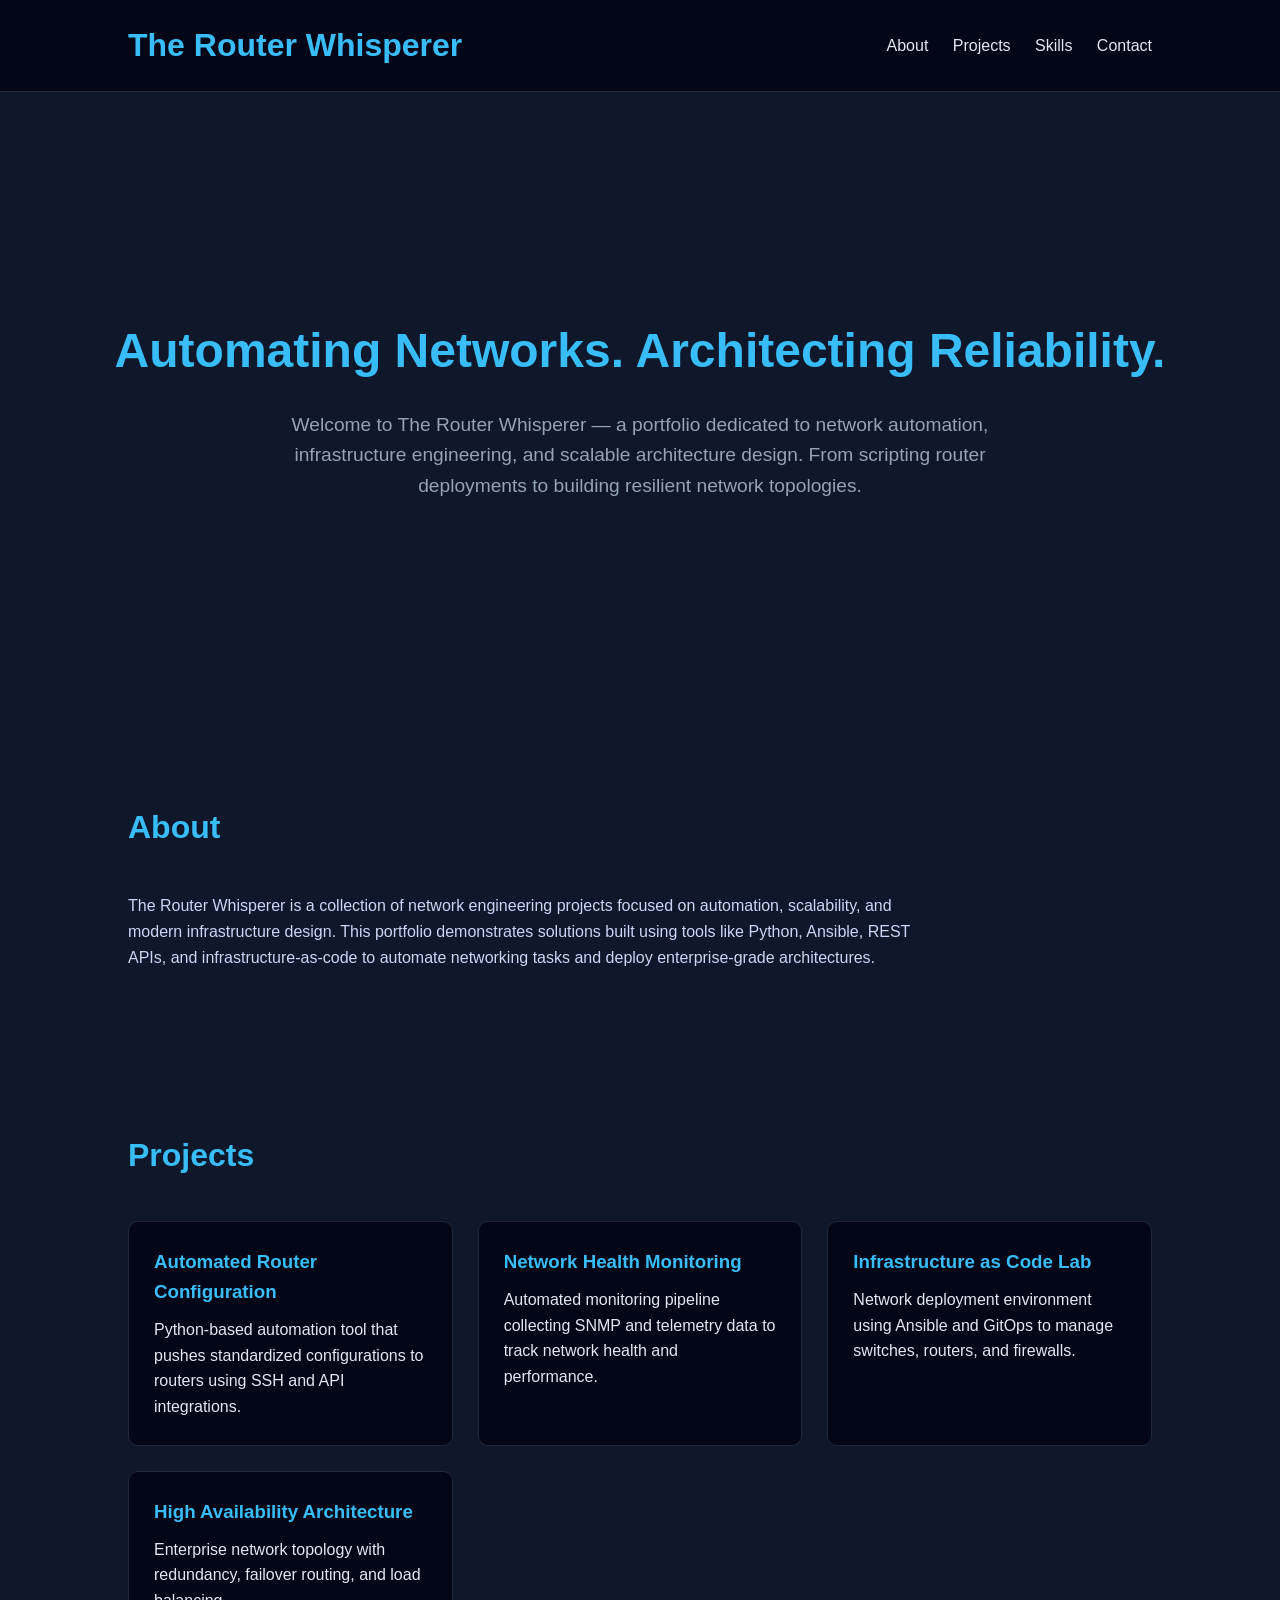
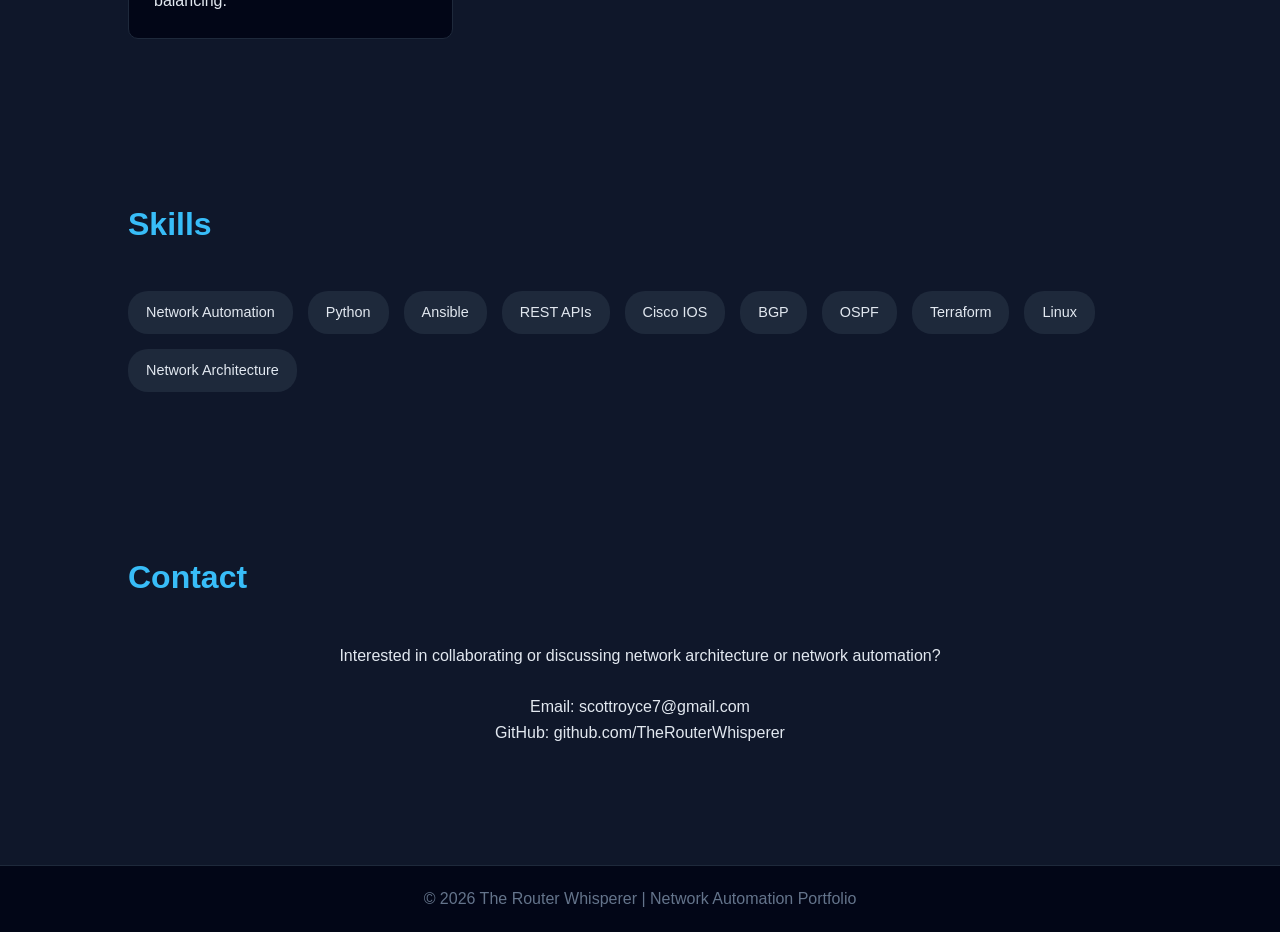
==== docs/index.html @ cfb113c8 "Update index.html" ====
<!DOCTYPE html>
<html lang="en">
<head>
<meta charset="UTF-8">
<meta name="viewport" content="width=device-width, initial-scale=1.0">
<title>The Router Whisperer</title>

<style>

*{
margin:0;
padding:0;
box-sizing:border-box;
font-family: Arial, Helvetica, sans-serif;
}

body{
background:#0f172a;
color:#e2e8f0;
line-height:1.6;
}

header{
background:#020617;
padding:20px 10%;
display:flex;
justify-content:space-between;
align-items:center;
border-bottom:1px solid #1e293b;
}

header h1{
color:#38bdf8;
}

nav a{
color:#e2e8f0;
margin-left:20px;
text-decoration:none;
font-weight:500;
}

nav a:hover{
color:#38bdf8;
}

.hero{
height:70vh;
display:flex;
flex-direction:column;
justify-content:center;
align-items:center;
text-align:center;
padding:0 20px;
}

.hero h2{
font-size:3rem;
color:#38bdf8;
margin-bottom:20px;
}

.hero p{
max-width:700px;
font-size:1.2rem;
color:#94a3b8;
}

section{
padding:80px 10%;
}

.section-title{
font-size:2rem;
margin-bottom:40px;
color:#38bdf8;
}

.about{
max-width:800px;
color:#cbd5f5;
}

.projects{
display:grid;
grid-template-columns:repeat(auto-fit,minmax(280px,1fr));
gap:25px;
}

.project-card{
background:#020617;
padding:25px;
border-radius:10px;
border:1px solid #1e293b;
transition:0.3s;
}

.project-card:hover{
transform:translateY(-5px);
border-color:#38bdf8;
}

.project-card h3{
color:#38bdf8;
margin-bottom:10px;
}

.skills{
display:flex;
flex-wrap:wrap;
gap:15px;
}

.skill{
background:#1e293b;
padding:10px 18px;
border-radius:20px;
font-size:0.9rem;
}

.contact{
text-align:center;
}

footer{
text-align:center;
padding:20px;
background:#020617;
border-top:1px solid #1e293b;
margin-top:40px;
color:#64748b;
}

</style>
</head>

<body>

<header>
<h1>The Router Whisperer</h1>

<nav>
<a href="#about">About</a>
<a href="#projects">Projects</a>
<a href="#skills">Skills</a>
<a href="#contact">Contact</a>
</nav>
</header>

<section class="hero">
<h2>Automating Networks. Architecting Reliability.</h2>
<p>
Welcome to The Router Whisperer — a portfolio dedicated to network automation,
infrastructure engineering, and scalable architecture design.
From scripting router deployments to building resilient network topologies.
</p>
</section>

<section id="about">
<h2 class="section-title">About</h2>
<div class="about">
<p>
The Router Whisperer is a collection of network engineering projects focused on
automation, scalability, and modern infrastructure design.
This portfolio demonstrates solutions built using tools like Python,
Ansible, REST APIs, and infrastructure-as-code to automate networking tasks
and deploy enterprise-grade architectures.
</p>
</div>
</section>

<section id="projects">
<h2 class="section-title">Projects</h2>

<div class="projects">

<div class="project-card">
<h3>Automated Router Configuration</h3>
<p>
Python-based automation tool that pushes standardized configurations
to routers using SSH and API integrations.
</p>
</div>

<div class="project-card">
<h3>Network Health Monitoring</h3>
<p>
Automated monitoring pipeline collecting SNMP and telemetry data
to track network health and performance.
</p>
</div>

<div class="project-card">
<h3>Infrastructure as Code Lab</h3>
<p>
Network deployment environment using Ansible and GitOps
to manage switches, routers, and firewalls.
</p>
</div>

<div class="project-card">
<h3>High Availability Architecture</h3>
<p>
Enterprise network topology with redundancy,
failover routing, and load balancing.
</p>
</div>

</div>
</section>

<section id="skills">
<h2 class="section-title">Skills</h2>

<div class="skills">

<div class="skill">Network Automation</div>
<div class="skill">Python</div>
<div class="skill">Ansible</div>
<div class="skill">REST APIs</div>
<div class="skill">Cisco IOS</div>
<div class="skill">BGP</div>
<div class="skill">OSPF</div>
<div class="skill">Terraform</div>
<div class="skill">Linux</div>
<div class="skill">Network Architecture</div>

</div>

</section>

<section id="contact">
<h2 class="section-title">Contact</h2>

<div class="contact">
<p>Interested in collaborating or discussing network architecture or network automation?</p>
<br>
<p>Email: scottroyce7@gmail.com</p>
<p>GitHub: github.com/TheRouterWhisperer</p>
</div>

</section>

<footer>
<p>© 2026 The Router Whisperer | Network Automation Portfolio</p>
</footer>

</body>
</html>
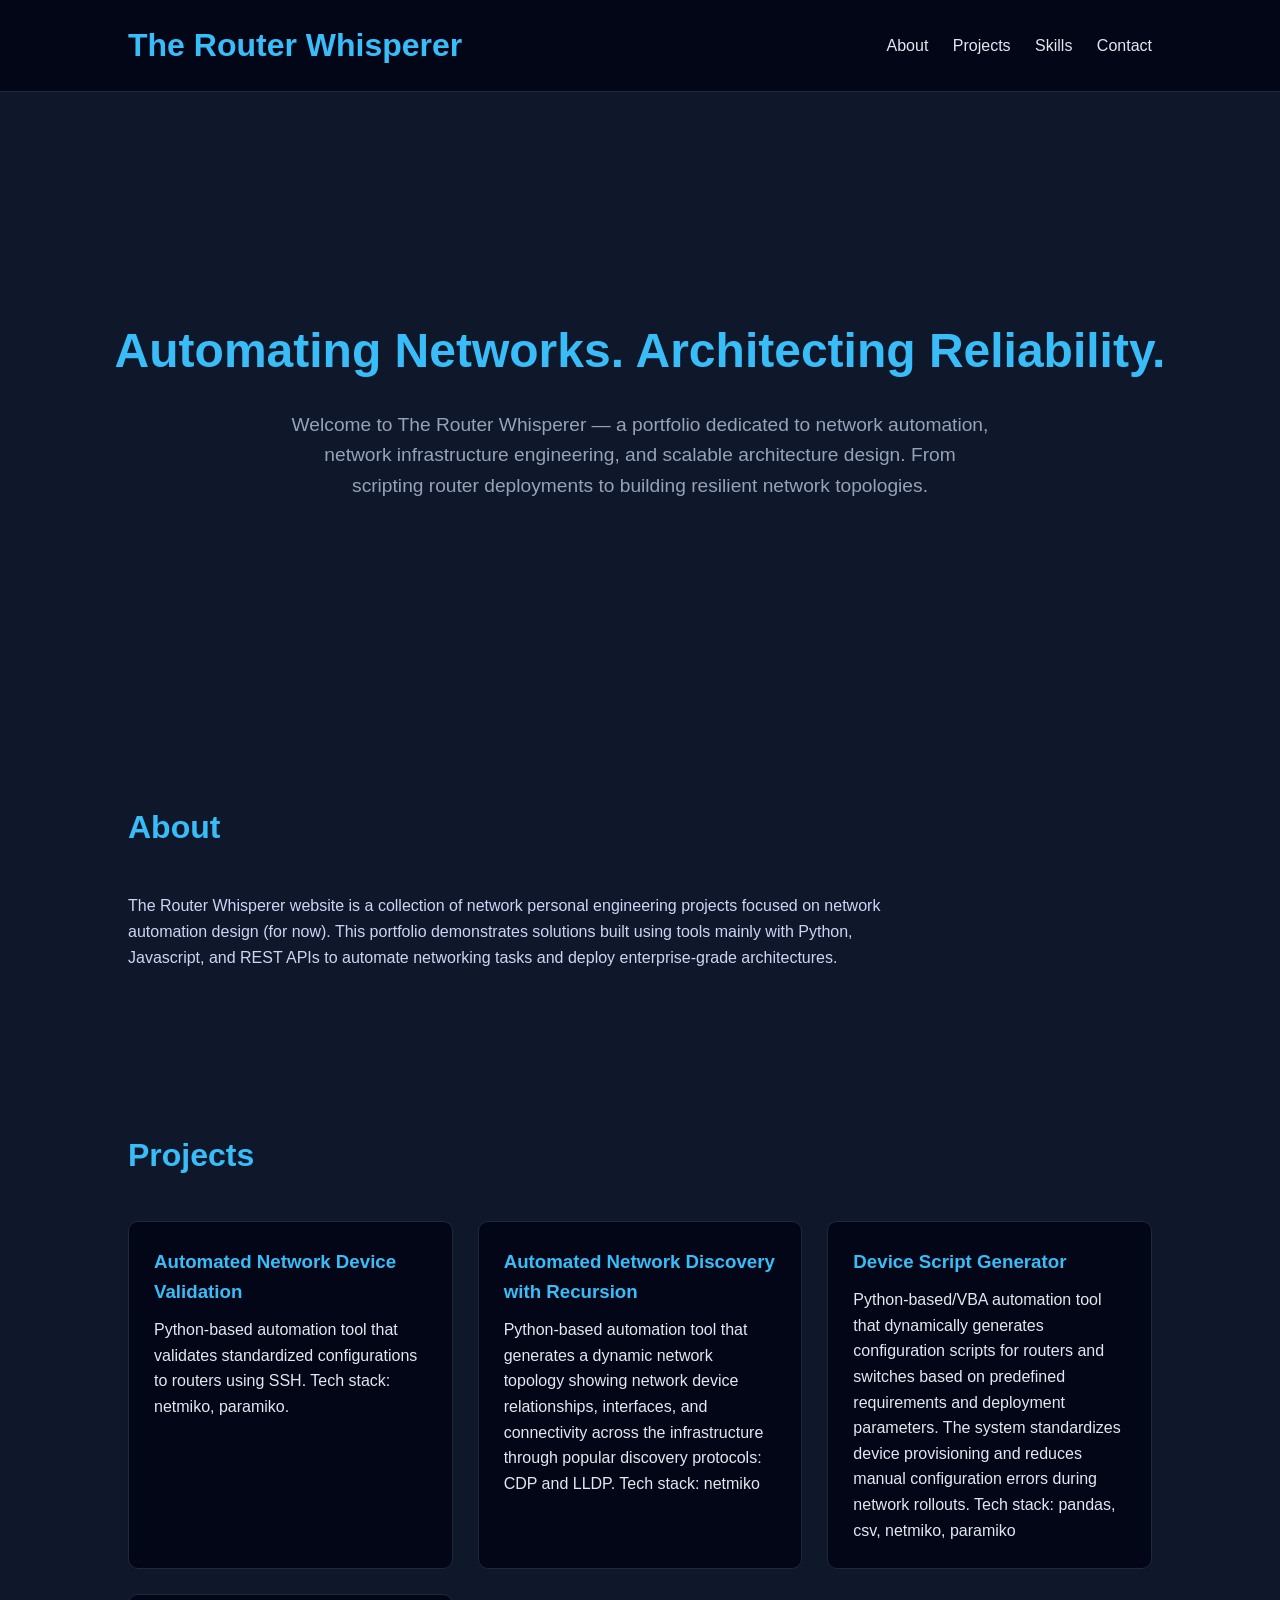
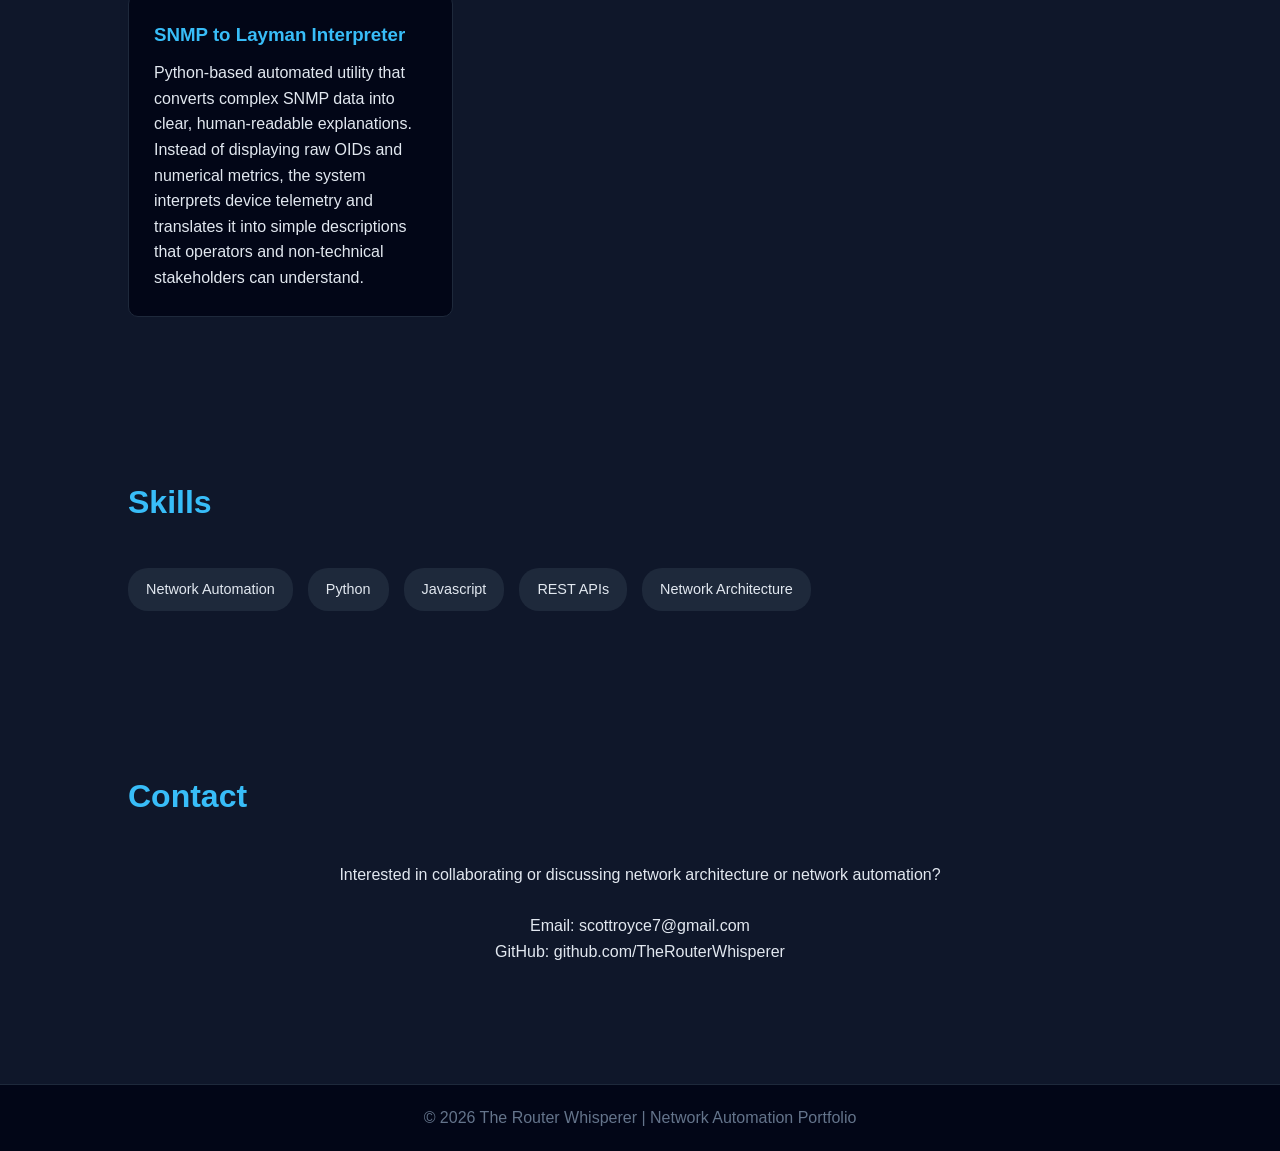
==== commit c820be55: "Update index.html" ====
--- a/docs/index.html
+++ b/docs/index.html
@@ -151,7 +151,7 @@
 <h2>Automating Networks. Architecting Reliability.</h2>
 <p>
 Welcome to The Router Whisperer — a portfolio dedicated to network automation,
-infrastructure engineering, and scalable architecture design.
+network infrastructure engineering, and scalable architecture design.
 From scripting router deployments to building resilient network topologies.
 </p>
 </section>
@@ -160,10 +160,9 @@
 <h2 class="section-title">About</h2>
 <div class="about">
 <p>
-The Router Whisperer is a collection of network engineering projects focused on
-automation, scalability, and modern infrastructure design.
-This portfolio demonstrates solutions built using tools like Python,
-Ansible, REST APIs, and infrastructure-as-code to automate networking tasks
+The Router Whisperer website is a collection of network personal engineering projects focused on
+network automation design (for now).
+This portfolio demonstrates solutions built using tools mainly with Python, Javascript, and REST APIs to automate networking tasks
 and deploy enterprise-grade architectures.
 </p>
 </div>
@@ -175,34 +174,39 @@
 <div class="projects">
 
 <div class="project-card">
-<h3>Automated Router Configuration</h3>
-<p>
-Python-based automation tool that pushes standardized configurations
-to routers using SSH and API integrations.
-</p>
-</div>
-
-<div class="project-card">
-<h3>Network Health Monitoring</h3>
-<p>
-Automated monitoring pipeline collecting SNMP and telemetry data
-to track network health and performance.
-</p>
-</div>
-
-<div class="project-card">
-<h3>Infrastructure as Code Lab</h3>
-<p>
-Network deployment environment using Ansible and GitOps
-to manage switches, routers, and firewalls.
-</p>
-</div>
-
-<div class="project-card">
-<h3>High Availability Architecture</h3>
-<p>
-Enterprise network topology with redundancy,
-failover routing, and load balancing.
+<h3>Automated Network Device Validation</h3>
+<p>
+Python-based automation tool that validates standardized configurations
+to routers using SSH. Tech stack: netmiko, paramiko.
+</p>
+</div>
+
+<div class="project-card">
+<h3>Automated Network Discovery with Recursion</h3>
+<p>
+Python-based automation tool that generates a dynamic network topology showing network device relationships,
+interfaces, and connectivity across the infrastructure through popular discovery protocols: CDP and LLDP. Tech stack: netmiko
+</p>
+</div>
+
+<div class="project-card">
+<h3>Device Script Generator</h3>
+<p>
+Python-based/VBA automation tool that dynamically generates configuration scripts
+for routers and switches based on predefined requirements and deployment
+parameters. The system standardizes device provisioning and reduces
+manual configuration errors during network rollouts. Tech stack: pandas, csv, netmiko, paramiko
+</p>
+</div>
+
+<div class="project-card">
+<h3>SNMP to Layman Interpreter</h3>
+<p>
+Python-based automated utility that converts complex SNMP data into
+clear, human-readable explanations. Instead of displaying raw OIDs
+and numerical metrics, the system interprets device telemetry and
+translates it into simple descriptions that operators and non-technical
+stakeholders can understand.
 </p>
 </div>
 
@@ -216,13 +220,8 @@
 
 <div class="skill">Network Automation</div>
 <div class="skill">Python</div>
-<div class="skill">Ansible</div>
+<div class="skill">Javascript</div>
 <div class="skill">REST APIs</div>
-<div class="skill">Cisco IOS</div>
-<div class="skill">BGP</div>
-<div class="skill">OSPF</div>
-<div class="skill">Terraform</div>
-<div class="skill">Linux</div>
 <div class="skill">Network Architecture</div>
 
 </div>
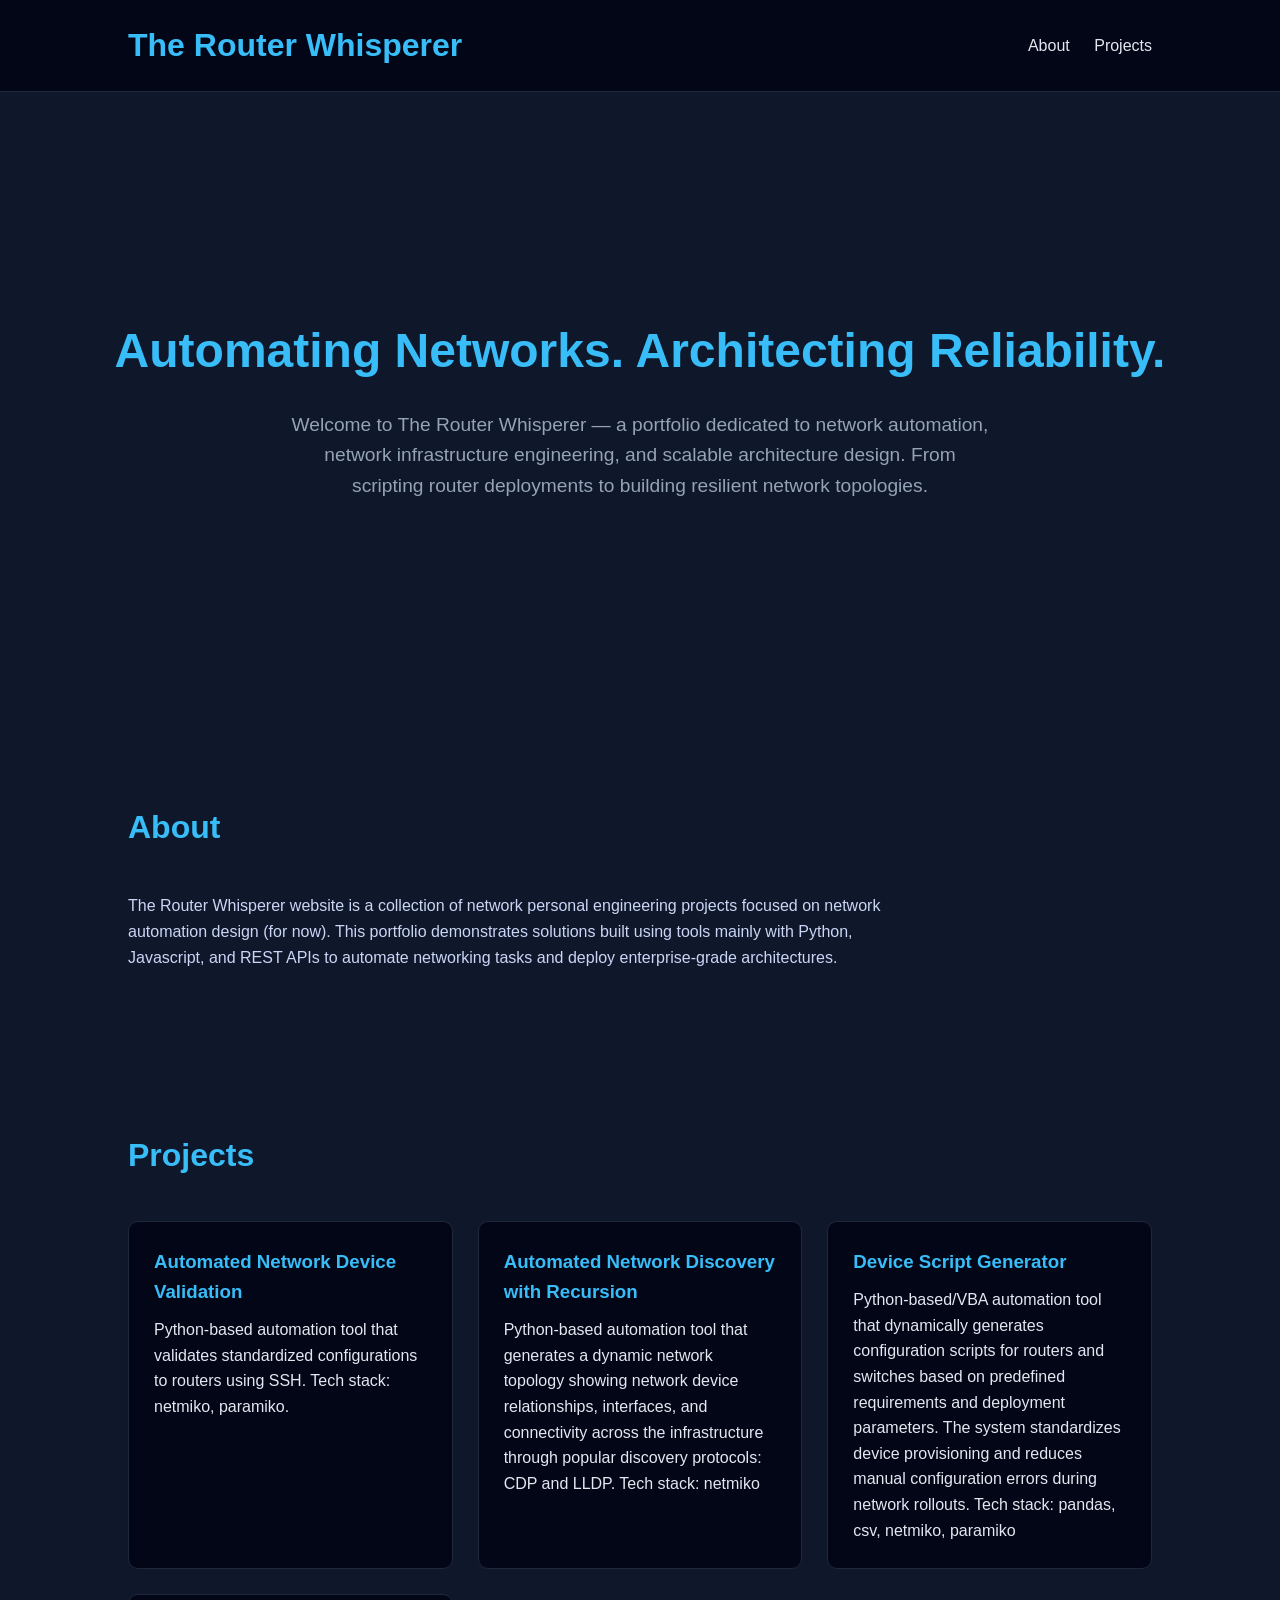
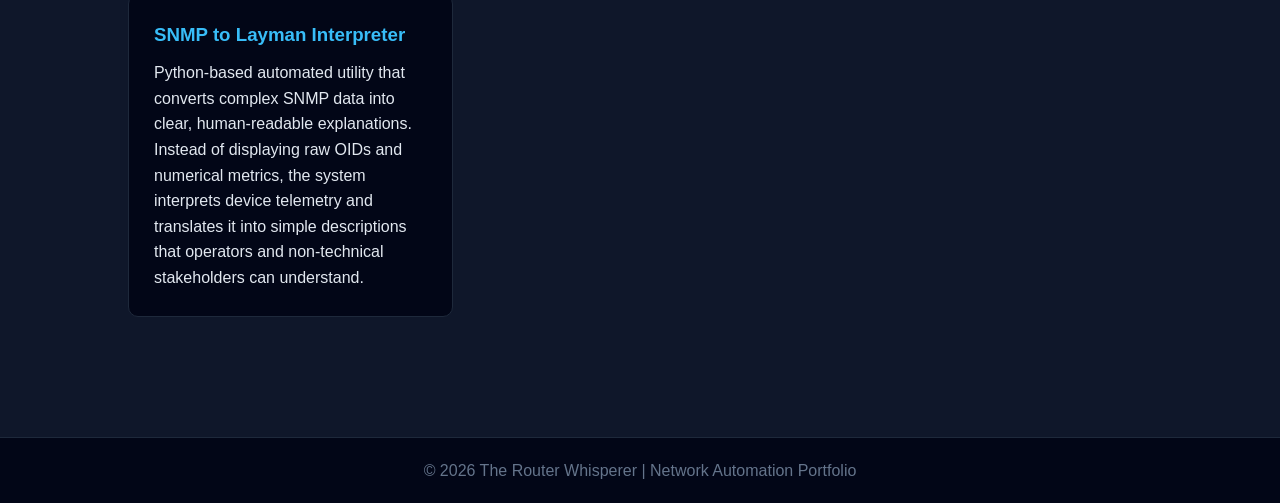
==== commit 40fbb0f5: "web changes" ====
--- a/docs/index.html
+++ b/docs/index.html
@@ -105,23 +105,6 @@
 margin-bottom:10px;
 }
 
-.skills{
-display:flex;
-flex-wrap:wrap;
-gap:15px;
-}
-
-.skill{
-background:#1e293b;
-padding:10px 18px;
-border-radius:20px;
-font-size:0.9rem;
-}
-
-.contact{
-text-align:center;
-}
-
 footer{
 text-align:center;
 padding:20px;
@@ -140,10 +123,8 @@
 <h1>The Router Whisperer</h1>
 
 <nav>
-<a href="#about">About</a>
-<a href="#projects">Projects</a>
-<a href="#skills">Skills</a>
-<a href="#contact">Contact</a>
+<a href="./about.html">About</a>
+<a href="./projects.html">Projects</a>
 </nav>
 </header>
 
@@ -213,33 +194,6 @@
 </div>
 </section>
 
-<section id="skills">
-<h2 class="section-title">Skills</h2>
-
-<div class="skills">
-
-<div class="skill">Network Automation</div>
-<div class="skill">Python</div>
-<div class="skill">Javascript</div>
-<div class="skill">REST APIs</div>
-<div class="skill">Network Architecture</div>
-
-</div>
-
-</section>
-
-<section id="contact">
-<h2 class="section-title">Contact</h2>
-
-<div class="contact">
-<p>Interested in collaborating or discussing network architecture or network automation?</p>
-<br>
-<p>Email: scottroyce7@gmail.com</p>
-<p>GitHub: github.com/TheRouterWhisperer</p>
-</div>
-
-</section>
-
 <footer>
 <p>© 2026 The Router Whisperer | Network Automation Portfolio</p>
 </footer>
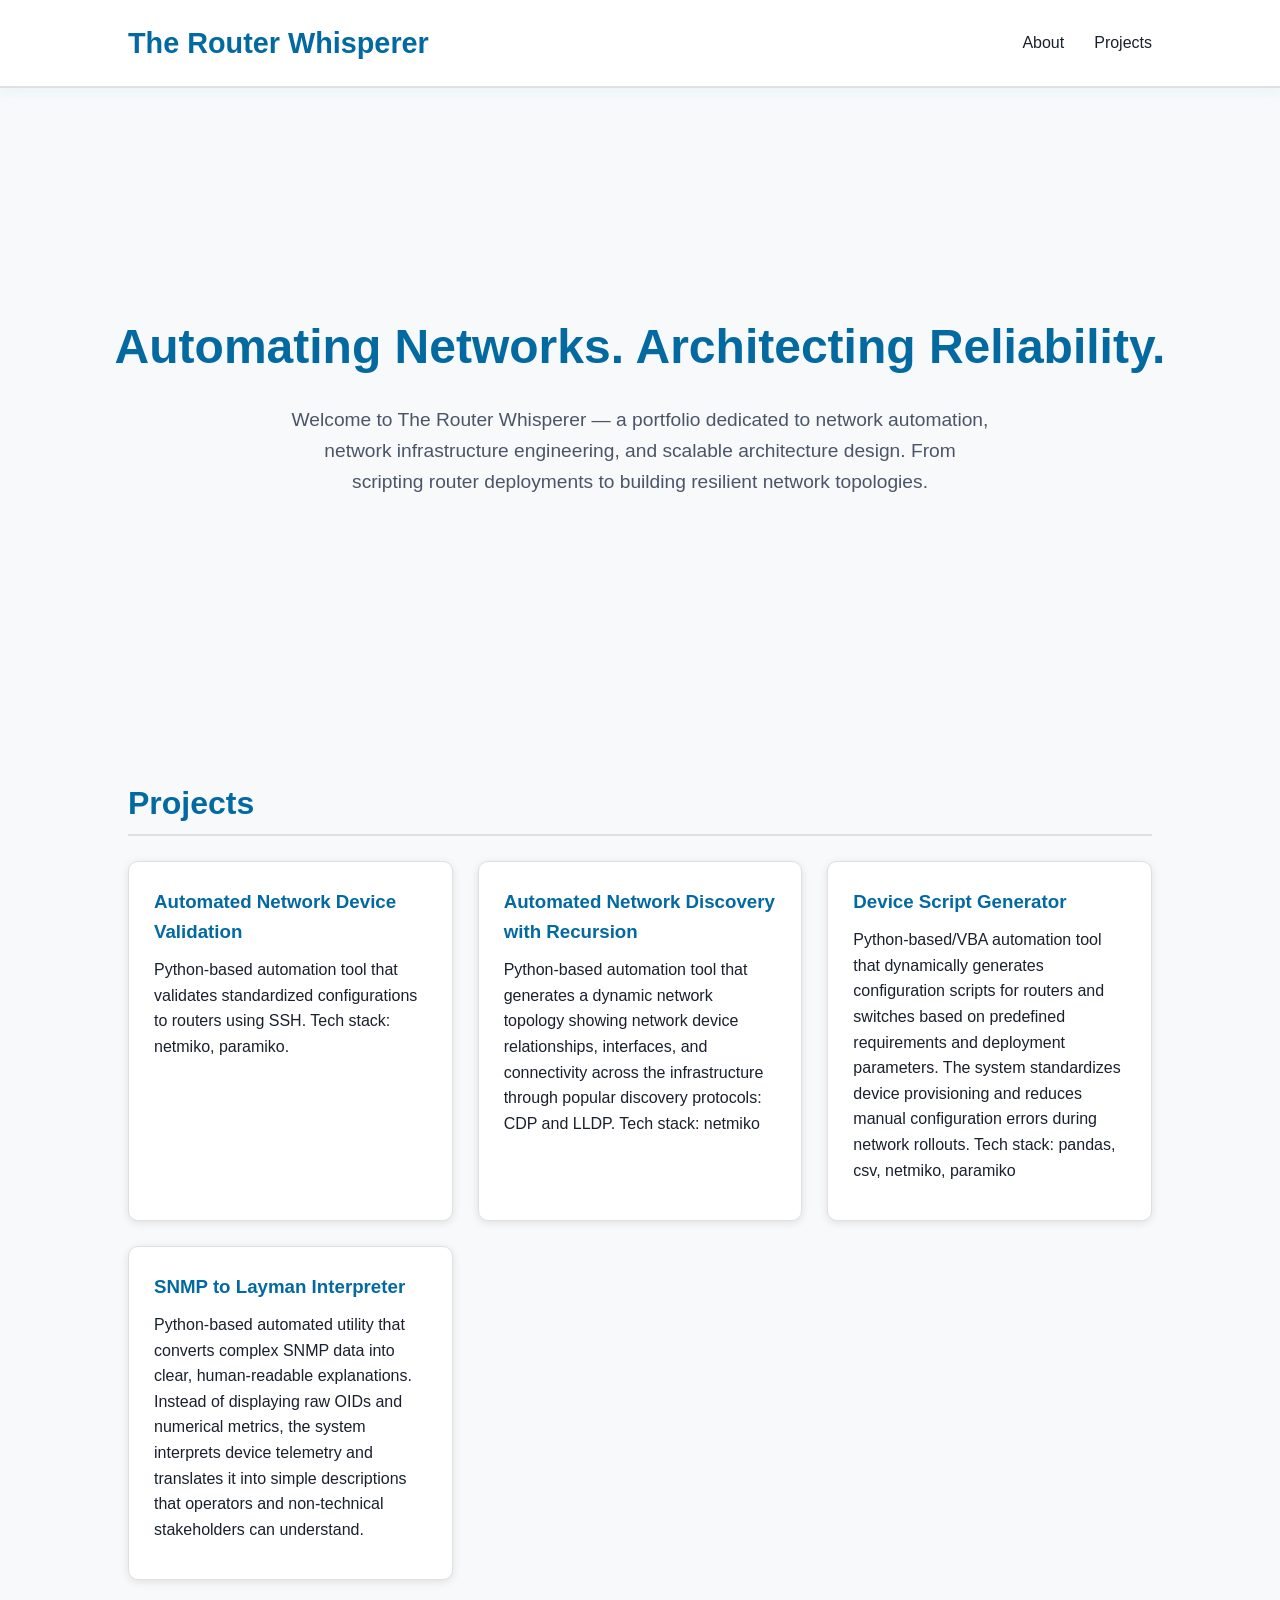
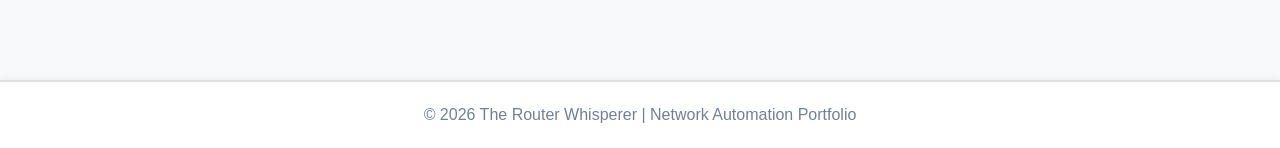
==== commit 4ac3ef29: "rennovate" ====
--- a/docs/index.html
+++ b/docs/index.html
@@ -4,117 +4,7 @@
 <meta charset="UTF-8">
 <meta name="viewport" content="width=device-width, initial-scale=1.0">
 <title>The Router Whisperer</title>
-
-<style>
-
-*{
-margin:0;
-padding:0;
-box-sizing:border-box;
-font-family: Arial, Helvetica, sans-serif;
-}
-
-body{
-background:#0f172a;
-color:#e2e8f0;
-line-height:1.6;
-}
-
-header{
-background:#020617;
-padding:20px 10%;
-display:flex;
-justify-content:space-between;
-align-items:center;
-border-bottom:1px solid #1e293b;
-}
-
-header h1{
-color:#38bdf8;
-}
-
-nav a{
-color:#e2e8f0;
-margin-left:20px;
-text-decoration:none;
-font-weight:500;
-}
-
-nav a:hover{
-color:#38bdf8;
-}
-
-.hero{
-height:70vh;
-display:flex;
-flex-direction:column;
-justify-content:center;
-align-items:center;
-text-align:center;
-padding:0 20px;
-}
-
-.hero h2{
-font-size:3rem;
-color:#38bdf8;
-margin-bottom:20px;
-}
-
-.hero p{
-max-width:700px;
-font-size:1.2rem;
-color:#94a3b8;
-}
-
-section{
-padding:80px 10%;
-}
-
-.section-title{
-font-size:2rem;
-margin-bottom:40px;
-color:#38bdf8;
-}
-
-.about{
-max-width:800px;
-color:#cbd5f5;
-}
-
-.projects{
-display:grid;
-grid-template-columns:repeat(auto-fit,minmax(280px,1fr));
-gap:25px;
-}
-
-.project-card{
-background:#020617;
-padding:25px;
-border-radius:10px;
-border:1px solid #1e293b;
-transition:0.3s;
-}
-
-.project-card:hover{
-transform:translateY(-5px);
-border-color:#38bdf8;
-}
-
-.project-card h3{
-color:#38bdf8;
-margin-bottom:10px;
-}
-
-footer{
-text-align:center;
-padding:20px;
-background:#020617;
-border-top:1px solid #1e293b;
-margin-top:40px;
-color:#64748b;
-}
-
-</style>
+<link rel="stylesheet" href="styles.css">
 </head>
 
 <body>
@@ -135,18 +25,6 @@
 network infrastructure engineering, and scalable architecture design.
 From scripting router deployments to building resilient network topologies.
 </p>
-</section>
-
-<section id="about">
-<h2 class="section-title">About</h2>
-<div class="about">
-<p>
-The Router Whisperer website is a collection of network personal engineering projects focused on
-network automation design (for now).
-This portfolio demonstrates solutions built using tools mainly with Python, Javascript, and REST APIs to automate networking tasks
-and deploy enterprise-grade architectures.
-</p>
-</div>
 </section>
 
 <section id="projects">
--- a/docs/styles.css
+++ b/docs/styles.css
@@ -0,0 +1,1014 @@
+@keyframes fadeInDown {
+from {
+  opacity: 0;
+  transform: translateY(-30px);
+}
+to {
+  opacity: 1;
+  transform: translateY(0);
+}
+}
+
+@keyframes fadeInUp {
+from {
+  opacity: 0;
+  transform: translateY(30px);
+}
+to {
+  opacity: 1;
+  transform: translateY(0);
+}
+}
+
+@keyframes slideInNav {
+from {
+  opacity: 0;
+  transform: translateX(10px);
+}
+to {
+  opacity: 1;
+  transform: translateX(0);
+}
+}
+
+@keyframes slideInLeft {
+from {
+  opacity: 0;
+  transform: translateX(-30px);
+}
+to {
+  opacity: 1;
+  transform: translateX(0);
+}
+}
+
+@keyframes glow {
+0%, 100% {
+  text-shadow: 0 0 5px #38bdf8;
+}
+50% {
+  text-shadow: 0 0 20px #38bdf8, 0 0 30px #38bdf8;
+}
+}
+
+@keyframes cardPulse {
+0%, 100% {
+box-shadow: 0 0 0 0 rgba(56, 189, 248, 0.4);
+}
+50% {
+box-shadow: 0 0 0 10px rgba(56, 189, 248, 0);
+}
+}
+
+* {
+margin: 0;
+padding: 0;
+box-sizing: border-box;
+font-family: Arial, Helvetica, sans-serif;
+}
+
+body {
+background: #0f172a;
+color: #e2e8f0;
+line-height: 1.6;
+scroll-behavior: smooth;
+}
+
+header {
+background: #020617;
+padding: 20px 10%;
+display: flex;
+justify-content: space-between;
+align-items: center;
+border-bottom: 2px solid #1e293b;
+animation: fadeInDown 0.8s ease;
+position: sticky;
+top: 0;
+z-index: 100;
+box-shadow: 0 2px 15px rgba(56, 189, 248, 0.1);
+}
+
+header h1 {
+color: #38bdf8;
+font-size: 1.8rem;
+transition: all 0.3s ease;
+}
+
+header h1:hover {
+text-shadow: 0 0 10px #38bdf8;
+transform: scale(1.05);
+}
+
+nav {
+display: flex;
+gap: 30px;
+}
+
+nav a {
+color: #e2e8f0;
+text-decoration: none;
+font-weight: 500;
+position: relative;
+animation: slideInNav 0.8s ease backwards;
+transition: all 0.3s ease;
+}
+
+nav a:nth-child(1) { animation-delay: 0.1s; }
+nav a:nth-child(2) { animation-delay: 0.2s; }
+nav a:nth-child(3) { animation-delay: 0.3s; }
+
+nav a::after {
+content: '';
+position: absolute;
+bottom: -5px;
+left: 0;
+width: 0;
+height: 2px;
+background: #38bdf8;
+transition: width 0.3s ease;
+}
+
+nav a:hover::after {
+width: 100%;
+}
+
+nav a:hover {
+color: #38bdf8;
+text-shadow: 0 0 10px #38bdf8;
+}
+
+.hero {
+height: 70vh;
+display: flex;
+flex-direction: column;
+justify-content: center;
+align-items: center;
+text-align: center;
+padding: 0 20px;
+animation: fadeInUp 1s ease;
+}
+
+.hero h2 {
+font-size: 3rem;
+color: #38bdf8;
+margin-bottom: 20px;
+animation: glow 3s ease-in-out infinite;
+transition: all 0.3s ease;
+}
+
+.hero h2:hover {
+font-size: 3.2rem;
+letter-spacing: 2px;
+}
+
+.hero p {
+max-width: 700px;
+font-size: 1.2rem;
+color: #e2e8f0;
+animation: fadeInUp 1.2s ease;
+transition: all 0.3s ease;
+}
+
+.hero p:hover {
+color: #e2e8f0;
+letter-spacing: 0.5px;
+}
+
+section {
+padding: 60px 10%;
+animation: fadeInUp 0.8s ease;
+}
+
+.section-title {
+font-size: 2rem;
+margin-bottom: 25px;
+color: #38bdf8;
+border-bottom: 2px solid #1e293b;
+padding-bottom: 5px;
+position: relative;
+transition: all 0.3s ease;
+}
+
+.section-title::after {
+content: '';
+position: absolute;
+bottom: -2px;
+left: 0;
+width: 0;
+height: 2px;
+background: #38bdf8;
+transition: width 0.5s ease;
+}
+
+.section-title:hover {
+text-shadow: 0 0 15px #38bdf8;
+letter-spacing: 1px;
+border-bottom-color: #38bdf8;
+}
+
+.section-title:hover::after {
+width: 100%;
+}
+
+.about {
+max-width: 800px;
+color: #e2e8f0;
+transition: all 0.3s ease;
+}
+
+.about:hover {
+color: #e2e8f0;
+letter-spacing: 0.3px;
+}
+
+.projects {
+display: grid;
+grid-template-columns: repeat(auto-fit, minmax(280px, 1fr));
+gap: 25px;
+}
+
+.projects-grid {
+display: grid;
+grid-template-columns: repeat(auto-fit, minmax(350px, 1fr));
+gap: 30px;
+margin-top: 30px;
+}
+
+.project-card {
+background: #020617;
+padding: 25px;
+border-radius: 10px;
+border: 1px solid #1e293b;
+transition: all 0.4s cubic-bezier(0.4, 0, 0.2, 1);
+position: relative;
+overflow: hidden;
+}
+
+.projects-grid .project-card {
+padding: 30px;
+display: flex;
+flex-direction: column;
+animation: fadeInUp 0.8s ease backwards;
+}
+
+.projects-grid .project-card:nth-child(1) { animation-delay: 0.1s; }
+.projects-grid .project-card:nth-child(2) { animation-delay: 0.2s; }
+.projects-grid .project-card:nth-child(3) { animation-delay: 0.3s; }
+.projects-grid .project-card:nth-child(4) { animation-delay: 0.4s; }
+
+.project-card::before {
+content: '';
+position: absolute;
+top: 0;
+left: -100%;
+width: 100%;
+height: 100%;
+background: linear-gradient(90deg, transparent, rgba(56, 189, 248, 0.1), transparent);
+transition: left 0.5s ease;
+z-index: 1;
+pointer-events: none;
+}
+
+.project-card:hover::before {
+left: 100%;
+}
+
+.project-card:hover {
+transform: translateY(-8px) scale(1.02);
+border-color: #38bdf8;
+box-shadow: 0 15px 35px rgba(56, 189, 248, 0.2);
+background: rgba(2, 6, 23, 0.8);
+}
+
+.projects-grid .project-card:hover {
+transform: translateY(-10px) scale(1.02);
+background: rgba(15, 23, 42, 0.8);
+box-shadow: 0 20px 40px rgba(56, 189, 248, 0.25);
+}
+
+.project-card h3 {
+color: #38bdf8;
+margin-bottom: 10px;
+transition: all 0.3s ease;
+position: relative;
+z-index: 2;
+}
+
+.project-card h3:hover {
+text-shadow: 0 0 10px #38bdf8;
+letter-spacing: 0.5px;
+}
+
+.projects-grid .project-card h3 {
+margin-bottom: 15px;
+font-size: 1.3rem;
+}
+
+.projects-grid .project-card h3:hover {
+text-shadow: 0 0 15px #38bdf8;
+letter-spacing: 0.5px;
+}
+
+.project-card p {
+margin-bottom: 12px;
+color: #e2e8f0;
+transition: all 0.3s ease;
+position: relative;
+z-index: 2;
+}
+
+.projects-grid .project-card p {
+margin-bottom: 12px;
+flex-grow: 1;
+color: #e2e8f0;
+}
+
+.projects-grid .project-card:hover p {
+color: #e2e8f0;
+}
+
+h3 {
+color: #38bdf8;
+margin-bottom: 8px;
+transition: all 0.3s ease;
+animation: slideInLeft 0.6s ease backwards;
+}
+
+h3:hover {
+text-shadow: 0 0 10px #38bdf8;
+letter-spacing: 0.5px;
+}
+
+.resume-section {
+margin-bottom: 40px;
+animation: fadeInUp 0.8s ease backwards;
+transition: all 0.3s ease;
+padding: 15px;
+border-radius: 8px;
+}
+.profile-header {
+margin-bottom: 20px;
+animation: fadeInUp 0.8s ease;
+}
+
+.profile-name {
+font-size: 2.2rem;
+color: #38bdf8;
+margin: 0 0 15px 0;
+transition: all 0.3s ease;
+text-shadow: 0 0 10px rgba(56, 189, 248, 0.3);
+}
+
+.profile-name:hover {
+text-shadow: 0 0 20px #38bdf8;
+letter-spacing: 1px;
+}
+
+.expertise-tags {
+display: flex;
+flex-wrap: wrap;
+gap: 10px;
+margin-bottom: 20px;
+}
+
+.expertise-tag {
+background: linear-gradient(135deg, #38bdf8, #0ea5e9);
+color: #000;
+padding: 8px 16px;
+border-radius: 20px;
+font-size: 0.9rem;
+font-weight: 600;
+transition: all 0.3s ease;
+animation: fadeInUp 0.8s ease backwards;
+box-shadow: 0 4px 15px rgba(56, 189, 248, 0.3);
+}
+
+.expertise-tag:nth-child(1) { animation-delay: 0.1s; }
+.expertise-tag:nth-child(2) { animation-delay: 0.2s; }
+.expertise-tag:nth-child(3) { animation-delay: 0.3s; }
+.expertise-tag:nth-child(4) { animation-delay: 0.4s; }
+
+.expertise-tag:hover {
+transform: translateY(-3px) scale(1.05);
+box-shadow: 0 8px 25px rgba(56, 189, 248, 0.5);
+letter-spacing: 0.5px;
+}
+.resume-section:nth-child(1) { animation-delay: 0.2s; }
+.resume-section:nth-child(2) { animation-delay: 0.4s; }
+.resume-section:nth-child(3) { animation-delay: 0.6s; }
+.resume-section:nth-child(4) { animation-delay: 0.8s; }
+
+.resume-section:hover {
+background: rgba(56, 189, 248, 0.05);
+border-left: 3px solid #38bdf8;
+padding-left: 20px;
+}
+
+ul {
+margin-left: 20px;
+margin-top: 10px;
+}
+
+li {
+margin-bottom: 6px;
+transition: all 0.2s ease;
+}
+
+li:hover {
+margin-left: 5px;
+color: #38bdf8;
+text-shadow: 0 0 5px #38bdf8;
+}
+
+.contact-info p {
+margin-bottom: 5px;
+transition: all 0.3s ease;
+animation: fadeInUp 0.8s ease backwards;
+}
+
+.contact-info p:nth-child(1) { animation-delay: 0.2s; }
+.contact-info p:nth-child(2) { animation-delay: 0.3s; }
+.contact-info p:nth-child(3) { animation-delay: 0.4s; }
+.contact-info p:nth-child(4) { animation-delay: 0.5s; }
+.contact-info p:nth-child(5) { animation-delay: 0.6s; }
+
+.contact-info p:hover {
+color: #38bdf8;
+transform: translateX(10px);
+text-shadow: 0 0 10px #38bdf8;
+}
+
+.tech-stack {
+margin-top: 15px;
+display: flex;
+flex-wrap: wrap;
+gap: 8px;
+position: relative;
+z-index: 2;
+}
+
+.tech-tag {
+background: #1e293b;
+color: #38bdf8;
+padding: 5px 12px;
+border-radius: 15px;
+font-size: 0.85rem;
+border: 1px solid #38bdf8;
+transition: all 0.3s ease;
+cursor: pointer;
+}
+
+.tech-tag:hover {
+background: #38bdf8;
+color: #020617;
+box-shadow: 0 0 15px #38bdf8;
+transform: scale(1.1);
+}
+
+.status {
+margin-top: 15px;
+padding-top: 15px;
+border-top: 1px solid #1e293b;
+font-size: 0.9rem;
+position: relative;
+z-index: 2;
+}
+
+.status-badge {
+display: inline-block;
+padding: 4px 12px;
+border-radius: 20px;
+font-weight: bold;
+transition: all 0.3s ease;
+}
+
+.status-completed {
+background: #10b981;
+color: #000;
+box-shadow: 0 0 15px rgba(16, 185, 129, 0.3);
+}
+
+.status-completed:hover {
+box-shadow: 0 0 25px rgba(16, 185, 129, 0.6);
+transform: scale(1.05);
+}
+
+.status-active {
+background: #f59e0b;
+color: #000;
+box-shadow: 0 0 15px rgba(245, 158, 11, 0.3);
+animation: cardPulse 2s ease-in-out infinite;
+}
+
+.status-active:hover {
+box-shadow: 0 0 25px rgba(245, 158, 11, 0.6);
+transform: scale(1.05);
+}
+
+.footer-link {
+color: #38bdf8;
+text-decoration: none;
+transition: all 0.3s ease;
+position: relative;
+}
+
+.footer-link::after {
+content: '';
+position: absolute;
+bottom: -2px;
+left: 0;
+width: 0;
+height: 2px;
+background: #38bdf8;
+transition: width 0.3s ease;
+}
+
+.footer-link:hover {
+text-shadow: 0 0 10px #38bdf8;
+}
+
+.footer-link:hover::after {
+width: 100%;
+}
+
+footer {
+text-align: center;
+padding: 20px;
+background: #020617;
+border-top: 2px solid #1e293b;
+margin-top: 40px;
+color: #e2e8f0;
+animation: fadeInUp 0.8s ease;
+transition: all 0.3s ease;
+box-shadow: 0 -2px 15px rgba(56, 189, 248, 0.05);
+}
+
+footer:hover {
+color: #e2e8f0;
+box-shadow: 0 -2px 20px rgba(56, 189, 248, 0.15);
+}
+
+.highlight {
+color: #38bdf8;
+transition: all 0.3s ease;
+}
+
+.highlight:hover {
+text-shadow: 0 0 10px #38bdf8;
+}
+
+/* Timeline Styles */
+.timeline {
+position: relative;
+padding: 20px 0;
+}
+
+.timeline::before {
+content: '';
+position: absolute;
+left: 50%;
+transform: translateX(-50%);
+width: 3px;
+height: 100%;
+background: linear-gradient(to bottom, #38bdf8, #0f172a);
+}
+
+.timeline-item {
+margin-bottom: 50px;
+position: relative;
+}
+
+.timeline-item:nth-child(odd) .timeline-content {
+margin-left: 0;
+margin-right: auto;
+width: 48%;
+text-align: right;
+padding-right: 60px;
+}
+
+.timeline-item:nth-child(even) .timeline-content {
+margin-left: auto;
+margin-right: 0;
+width: 48%;
+text-align: left;
+padding-left: 60px;
+}
+
+.timeline-marker {
+position: absolute;
+left: 50%;
+top: 0;
+transform: translateX(-50%);
+width: 20px;
+height: 20px;
+background: #38bdf8;
+border: 3px solid #0f172a;
+border-radius: 50%;
+box-shadow: 0 0 0 4px #38bdf8;
+z-index: 5;
+transition: all 0.3s ease;
+}
+
+.timeline-item:hover .timeline-marker {
+width: 30px;
+height: 30px;
+top: -5px;
+box-shadow: 0 0 0 6px #38bdf8, 0 0 20px #38bdf8;
+}
+
+.timeline-content {
+background: #020617;
+padding: 25px;
+border-radius: 8px;
+border-left: 3px solid #38bdf8;
+transition: all 0.3s ease;
+animation: fadeInUp 0.8s ease backwards;
+}
+
+.timeline-item:nth-child(1) .timeline-content { animation-delay: 0.1s; }
+.timeline-item:nth-child(2) .timeline-content { animation-delay: 0.2s; }
+.timeline-item:nth-child(3) .timeline-content { animation-delay: 0.3s; }
+.timeline-item:nth-child(4) .timeline-content { animation-delay: 0.4s; }
+
+.timeline-content:hover {
+background: rgba(56, 189, 248, 0.05);
+border-left-color: #38bdf8;
+box-shadow: 0 10px 30px rgba(56, 189, 248, 0.15);
+transform: translateY(-5px);
+}
+
+.timeline-header {
+margin-bottom: 15px;
+}
+
+.timeline-header h3 {
+margin: 0 0 8px 0;
+font-size: 1.3rem;
+color: #38bdf8;
+transition: all 0.3s ease;
+animation: none;
+}
+
+.timeline-header h3:hover {
+text-shadow: 0 0 15px #38bdf8;
+letter-spacing: 0.5px;
+}
+
+.company-name {
+font-size: 1rem;
+color: #e2e8f0;
+margin: 5px 0;
+font-weight: 500;
+transition: all 0.3s ease;
+}
+
+.timeline-content:hover .company-name {
+color: #e2e8f0;
+}
+
+.timeline-date {
+font-size: 0.9rem;
+color: #e2e8f0;
+font-style: italic;
+margin: 0;
+transition: all 0.3s ease;
+}
+
+.timeline-content:hover .timeline-date {
+color: #38bdf8;
+text-shadow: 0 0 10px #38bdf8;
+}
+
+.timeline-content ul {
+margin: 15px 0 0 20px;
+padding: 0;
+font-size: 0.9rem;
+}
+
+.timeline-content li {
+margin-bottom: 8px;
+color: #e2e8f0;
+transition: all 0.2s ease;
+line-height: 1.4;
+}
+
+.timeline-content:hover li {
+color: #e2e8f0;
+}
+
+.timeline-content li:hover {
+margin-left: 8px;
+color: #38bdf8;
+text-shadow: 0 0 5px #38bdf8;
+}
+
+@media (max-width: 768px) {
+.timeline::before {
+left: 30px;
+}
+
+.timeline-item:nth-child(odd) .timeline-content,
+.timeline-item:nth-child(even) .timeline-content {
+width: 100%;
+padding-left: 80px;
+padding-right: 0;
+text-align: left;
+margin: 0;
+}
+
+.timeline-marker {
+left: 30px;
+}
+
+.timeline-item:hover .timeline-marker {
+left: 30px;
+}
+}
+
+/* Light Mode (Default) */
+body {
+background: #f8f9fa;
+color: #1a202c;
+}
+
+header {
+background: #ffffff;
+border-bottom-color: #e0e0e0;
+box-shadow: 0 2px 15px rgba(56, 189, 248, 0.1);
+}
+
+header h1 {
+color: #0369a1;
+}
+
+header h1:hover {
+color: #0284c7;
+text-shadow: none;
+}
+
+.section-title::after {
+background: #0369a1;
+}
+
+.section-title {
+color: #0369a1;
+border-bottom-color: #e0e0e0;
+}
+
+.section-title::after {
+background: #0369a1;
+}
+border-radius: 8px;
+box-shadow: 0 2px 8px rgba(0, 0, 0, 0.1);
+}
+
+.resume-section:hover {
+background: #f0f7ff;
+border-left-color: #0369a1;
+box-shadow: 0 4px 12px rgba(3, 105, 161, 0.15);
+}
+
+.timeline::before {
+background: linear-gradient(to bottom, #0369a1, #e0e0e0);
+}
+
+.timeline-content {
+background: #ffffff;
+border-left-color: #0369a1;
+box-shadow: 0 2px 8px rgba(0, 0, 0, 0.1);
+}
+
+.timeline-content:hover {
+background: #f0f7ff;
+box-shadow: 0 4px 15px rgba(3, 105, 161, 0.2);
+}
+
+.timeline-header h3 {
+color: #0369a1;
+}
+
+.timeline-header h3:hover {
+text-shadow: none;
+}
+
+.company-name {
+color: #4a5568;
+}
+
+.timeline-content:hover .company-name {
+color: #0369a1;
+}
+
+.timeline-date {
+color: #718096;
+}
+
+.timeline-content:hover .timeline-date {
+text-shadow: none;
+color: #0369a1;
+}
+
+.timeline-content ul {
+color: inherit;
+}
+
+.timeline-content li {
+color: #2d3748;
+}
+
+.timeline-content:hover li {
+color: #0369a1;
+}
+
+.timeline-content li:hover {
+text-shadow: none;
+color: #0369a1;
+}
+
+.timeline-marker {
+background: #0369a1;
+border-color: #f8f9fa;
+box-shadow: 0 0 0 4px #0369a1;
+}
+
+.timeline-item:hover .timeline-marker {
+box-shadow: 0 0 0 6px #0369a1, 0 0 20px rgba(3, 105, 161, 0.6);
+}
+
+nav a {
+color: #1a202c;
+}
+
+nav a:hover {
+color: #0369a1;
+text-shadow: 0 0 10px rgba(3, 105, 161, 0.3);
+}
+
+.hero h2 {
+color: #0369a1;
+}
+
+.hero h2:hover {
+letter-spacing: 2px;
+}
+
+.hero p {
+color: #4a5568;
+}
+
+.hero p:hover {
+color: #2d3748;
+}
+
+.about {
+color: #2d3748;
+}
+
+.about:hover {
+color: #1a202c;
+}
+
+.project-card {
+background: #ffffff;
+border-color: #e0e0e0;
+box-shadow: 0 2px 8px rgba(0, 0, 0, 0.1);
+}
+
+.project-card:hover {
+background: #f0f7ff;
+box-shadow: 0 15px 35px rgba(3, 105, 161, 0.25);
+border-color: #0369a1;
+}
+
+.projects-grid .project-card:hover {
+box-shadow: 0 20px 40px rgba(3, 105, 161, 0.25);
+background: #f0f7ff;
+}
+
+.project-card h3 {
+color: #0369a1;
+}
+
+.project-card h3:hover {
+text-shadow: none;
+}
+
+.project-card p {
+color: #1a202c;
+}
+
+.projects-grid .project-card p {
+color: #1a202c;
+}
+
+.projects-grid .project-card:hover p {
+color: #1a202c;
+}
+
+.tech-tag {
+background: #e0f2fe;
+color: #0369a1;
+border-color: #0369a1;
+}
+
+.tech-tag:hover {
+background: #0369a1;
+color: #ffffff;
+box-shadow: 0 0 15px rgba(3, 105, 161, 0.4);
+}
+
+.status-completed {
+background: #10b981;
+color: #ffffff;
+box-shadow: 0 0 15px rgba(16, 185, 129, 0.2);
+}
+
+.status-active {
+background: #f59e0b;
+color: #ffffff;
+box-shadow: 0 0 15px rgba(245, 158, 11, 0.2);
+}
+
+.footer-link {
+color: #0369a1;
+}
+
+.footer-link:hover {
+text-shadow: none;
+color: #0284c7;
+}
+
+footer {
+background: #ffffff;
+border-top-color: #e0e0e0;
+color: #718096;
+box-shadow: 0 -2px 8px rgba(0, 0, 0, 0.05);
+}
+
+footer:hover {
+color: #4a5568;
+box-shadow: 0 -2px 12px rgba(3, 105, 161, 0.15);
+}
+
+.highlight {
+color: #0369a1;
+}
+
+.highlight:hover {
+text-shadow: none;
+color: #0284c7;
+}
+
+.profile-header {
+margin-bottom: 20px;
+}
+
+.profile-name {
+color: #0369a1;
+text-shadow: none;
+}
+
+.profile-name:hover {
+color: #0284c7;
+text-shadow: none;
+letter-spacing: 1px;
+}
+
+.expertise-tag {
+background: linear-gradient(135deg, #0369a1, #0284c7);
+color: #ffffff;
+box-shadow: 0 4px 12px rgba(3, 105, 161, 0.2);
+}
+
+.expertise-tag:hover {
+box-shadow: 0 8px 20px rgba(3, 105, 161, 0.4);
+}
+
+h3 {
+color: #0369a1;
+}
+
+h3:hover {
+text-shadow: none;
+}
+
+ul {
+color: #2d3748;
+}
+
+li {
+color: #2d3748;
+}
+
+li:hover {
+text-shadow: none;
+}
+
+.contact-info p {
+color: #1a202c;
+}
+
+.contact-info p:hover {
+color: #0369a1;
+text-shadow: none;
+}
